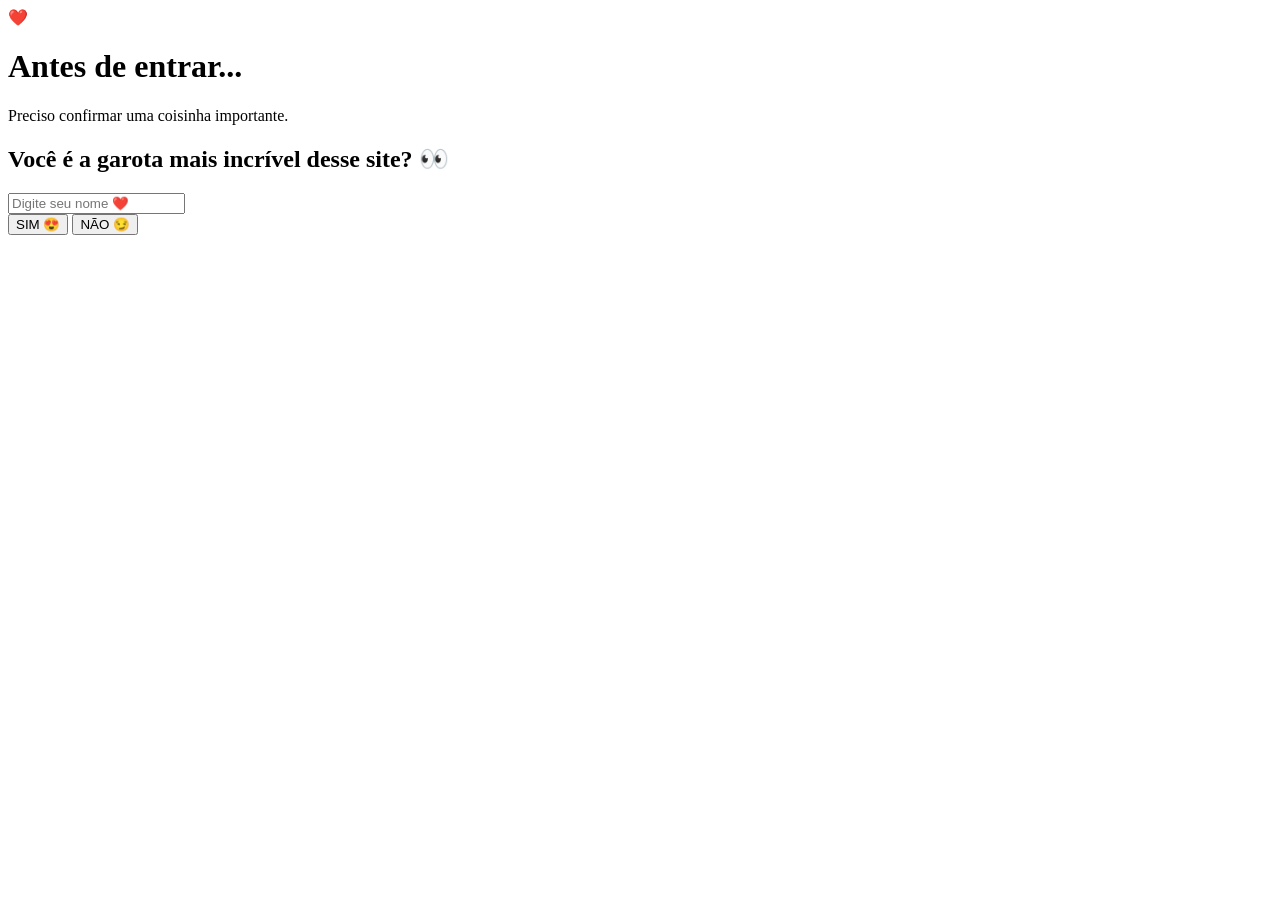
==== cadastro.html @ 370d75af "Create cadastro.html" ====
<!DOCTYPE html>
<html lang="pt-BR">
<head>
    <meta charset="UTF-8">
    <meta name="viewport" content="width=device-width, initial-scale=1.0">
    <title>Uma surpresa ❤️</title>
    <link rel="stylesheet" href="style.css">
</head>

<body class="center-page">

    <div class="hearts"></div>

    <main class="card entrance">
        <div class="heart">❤️</div>

        <h1>Antes de entrar...</h1>

        <p>Preciso confirmar uma coisinha importante.</p>

        <h2>Você é a garota mais incrível desse site? 👀</h2>

        <input
            type="text"
            id="nome"
            placeholder="Digite seu nome ❤️"
        >

        <div class="buttons">
            <button onclick="entrar()">SIM 😍</button>
            <button id="nao" onmouseover="fugir()">NÃO 😏</button>
        </div>

        <p id="mensagem"></p>
    </main>

    <script src="script.js"></script>

</body>
</html>
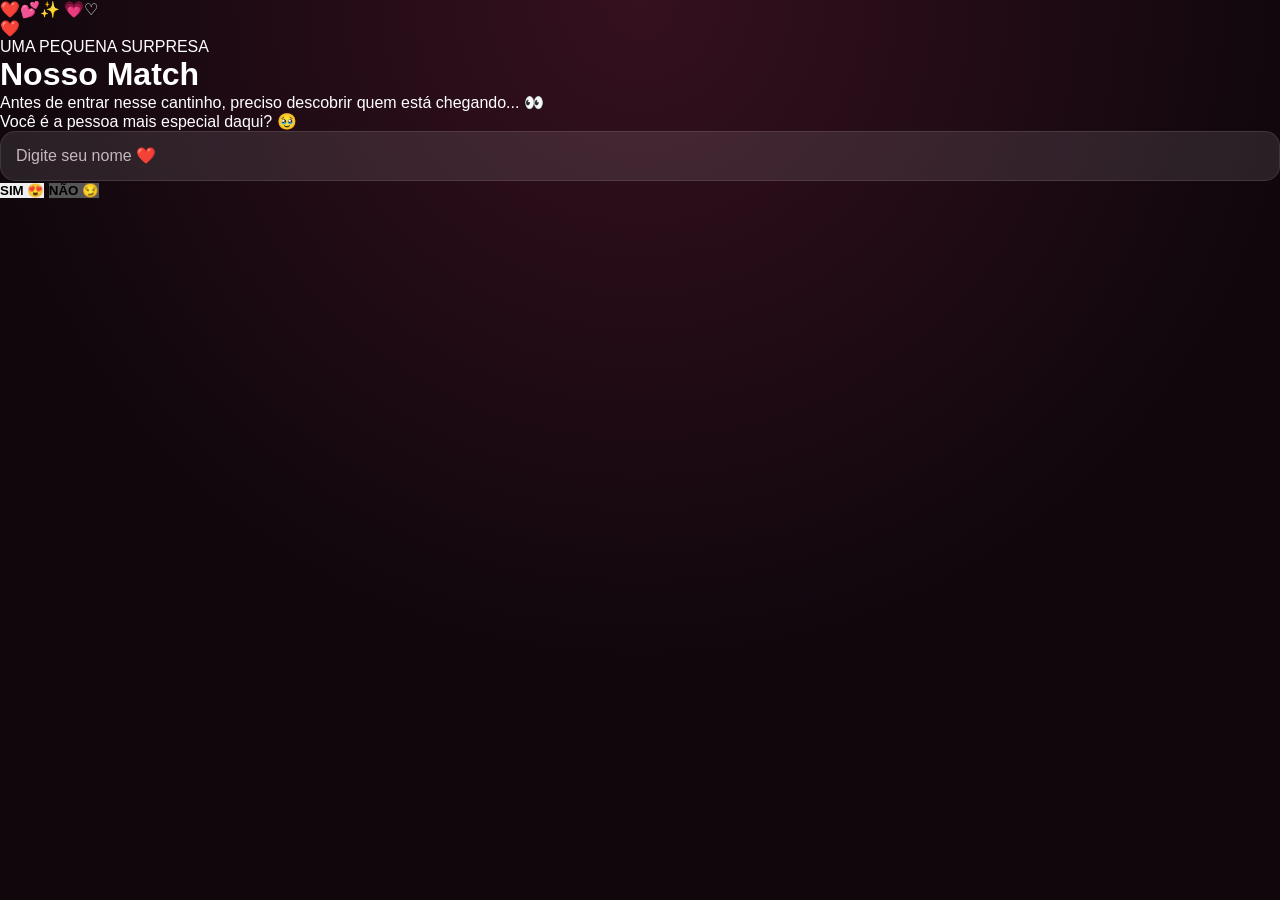
==== commit 239089cb: "Atualizar o cadastro.html" ====
--- a/cadastro.html
+++ b/cadastro.html
@@ -3,38 +3,56 @@
 <head>
     <meta charset="UTF-8">
     <meta name="viewport" content="width=device-width, initial-scale=1.0">
-    <title>Uma surpresa ❤️</title>
+    <title>Nosso Match ❤️</title>
     <link rel="stylesheet" href="style.css">
 </head>
+<body class="entry-body">
 
-<body class="center-page">
+    <div class="floating-hearts">
+        <span>❤️</span><span>💕</span><span>✨</span>
+        <span>💗</span><span>♡</span>
+    </div>
 
-    <div class="hearts"></div>
+    <main class="entry-card">
+        <div class="big-heart">❤️</div>
 
-    <main class="card entrance">
-        <div class="heart">❤️</div>
+        <p class="mini-title">UMA PEQUENA SURPRESA</p>
 
-        <h1>Antes de entrar...</h1>
+        <h1>Nosso Match</h1>
 
-        <p>Preciso confirmar uma coisinha importante.</p>
+        <p class="entry-text">
+            Antes de entrar nesse cantinho,
+            preciso descobrir quem está chegando... 👀
+        </p>
 
-        <h2>Você é a garota mais incrível desse site? 👀</h2>
+        <div class="question">
+            Você é a pessoa mais especial daqui? 🥹
+        </div>
 
         <input
             type="text"
             id="nome"
             placeholder="Digite seu nome ❤️"
+            autocomplete="off"
         >
 
-        <div class="buttons">
-            <button onclick="entrar()">SIM 😍</button>
-            <button id="nao" onmouseover="fugir()">NÃO 😏</button>
+        <div class="entry-buttons">
+            <button class="main-btn" onclick="entrar()">
+                SIM 😍
+            </button>
+
+            <button
+                class="no-btn"
+                id="nao"
+                onmouseover="fugir()"
+                onclick="fugir()">
+                NÃO 😏
+            </button>
         </div>
 
         <p id="mensagem"></p>
     </main>
 
     <script src="script.js"></script>
-
 </body>
-</html>
+</html>
--- a/style.css
+++ b/style.css
@@ -0,0 +1,397 @@
+* {
+    box-sizing: border-box;
+    margin: 0;
+    padding: 0;
+}
+
+:root {
+    --pink: #ff4f81;
+    --pink-dark: #d9275d;
+    --bg: #10070d;
+    --card: rgba(255,255,255,0.08);
+    --text: #fff;
+    --muted: #d7c8ce;
+}
+
+body {
+    font-family: Arial, Helvetica, sans-serif;
+    background:
+        radial-gradient(circle at top, #35101f, #10070d 60%);
+    color: var(--text);
+    min-height: 100vh;
+}
+
+a {
+    text-decoration: none;
+    color: inherit;
+}
+
+/* HEADER */
+
+header {
+    width: 100%;
+    padding: 18px 6%;
+    display: flex;
+    justify-content: space-between;
+    align-items: center;
+    gap: 20px;
+    border-bottom: 1px solid rgba(255,255,255,.08);
+    background: rgba(10,5,8,.7);
+    backdrop-filter: blur(12px);
+    position: sticky;
+    top: 0;
+    z-index: 10;
+}
+
+.logo {
+    font-weight: bold;
+    font-size: 18px;
+}
+
+nav {
+    display: flex;
+    gap: 18px;
+    flex-wrap: wrap;
+}
+
+nav a {
+    color: #e8dce1;
+    transition: .3s;
+}
+
+nav a:hover {
+    color: var(--pink);
+}
+
+/* ENTRADA */
+
+.center-page {
+    display: flex;
+    align-items: center;
+    justify-content: center;
+    padding: 20px;
+    overflow: hidden;
+}
+
+.card {
+    width: 100%;
+    max-width: 470px;
+    padding: 38px 25px;
+    background: rgba(255,255,255,.08);
+    border: 1px solid rgba(255,255,255,.12);
+    border-radius: 25px;
+    text-align: center;
+    box-shadow: 0 25px 80px rgba(0,0,0,.5);
+    backdrop-filter: blur(15px);
+}
+
+.heart {
+    font-size: 55px;
+    animation: pulse 1.5s infinite;
+}
+
+.card h1 {
+    margin: 15px 0 10px;
+}
+
+.card p {
+    color: var(--muted);
+    line-height: 1.6;
+}
+
+.card h2 {
+    font-size: 20px;
+    margin: 25px 0;
+}
+
+input,
+textarea {
+    width: 100%;
+    border: none;
+    outline: none;
+    border-radius: 15px;
+    padding: 15px;
+    background: rgba(255,255,255,.1);
+    color: white;
+    font-size: 16px;
+    border: 1px solid rgba(255,255,255,.1);
+}
+
+input::placeholder,
+textarea::placeholder {
+    color: #c6b7bd;
+}
+
+.buttons {
+    display: flex;
+    justify-content: center;
+    gap: 12px;
+    margin-top: 18px;
+}
+
+button {
+    border: none;
+    cursor: pointer;
+    font-weight: bold;
+}
+
+.buttons button {
+    background: var(--pink);
+    color: white;
+    padding: 13px 22px;
+    border-radius: 30px;
+    transition: .3s;
+}
+
+.buttons button:hover {
+    transform: scale(1.05);
+}
+
+#nao {
+    background: #555;
+}
+
+/* HOME */
+
+.home,
+.page {
+    width: 92%;
+    max-width: 1050px;
+    margin: auto;
+    padding: 55px 0;
+}
+
+.hero {
+    text-align: center;
+    max-width: 700px;
+    margin: auto;
+}
+
+.hero h1 {
+    font-size: clamp(38px, 8vw, 70px);
+    margin: 12px 0;
+}
+
+.hero p {
+    color: var(--muted);
+    font-size: 18px;
+    line-height: 1.7;
+    margin: 10px 0;
+}
+
+.small-heart {
+    font-size: 50px;
+    color: var(--pink);
+}
+
+.cards {
+    display: grid;
+    grid-template-columns: repeat(3, 1fr);
+    gap: 20px;
+    margin-top: 50px;
+}
+
+.menu-card {
+    background: var(--card);
+    border: 1px solid rgba(255,255,255,.1);
+    border-radius: 22px;
+    padding: 30px 22px;
+    transition: .3s;
+}
+
+.menu-card:hover {
+    transform: translateY(-8px);
+    border-color: var(--pink);
+}
+
+.menu-card span {
+    font-size: 40px;
+}
+
+.menu-card h2 {
+    margin: 15px 0 8px;
+}
+
+.menu-card p {
+    color: var(--muted);
+    line-height: 1.5;
+}
+
+.love-message {
+    text-align: center;
+    margin-top: 55px;
+    padding: 25px;
+    border-radius: 20px;
+    background: rgba(255,79,129,.08);
+    color: #ffdce6;
+}
+
+/* PÁGINAS */
+
+.page-title {
+    text-align: center;
+    max-width: 700px;
+    margin: auto;
+}
+
+.page-title span {
+    font-size: 55px;
+}
+
+.page-title h1 {
+    font-size: clamp(30px, 6vw, 50px);
+    margin: 15px 0;
+}
+
+.page-title p {
+    color: var(--muted);
+    line-height: 1.6;
+}
+
+.options {
+    max-width: 700px;
+    margin: 40px auto;
+    display: grid;
+    gap: 15px;
+}
+
+.option {
+    padding: 22px;
+    border-radius: 20px;
+    text-align: left;
+    color: white;
+    background: rgba(255,255,255,.07);
+    border: 1px solid rgba(255,255,255,.1);
+    transition: .3s;
+}
+
+.option:hover {
+    transform: scale(1.02);
+    border-color: var(--pink);
+    background: rgba(255,79,129,.1);
+}
+
+.option span {
+    font-size: 32px;
+    float: left;
+    margin-right: 18px;
+}
+
+.option strong {
+    display: block;
+    font-size: 18px;
+    margin-bottom: 6px;
+}
+
+.option small {
+    color: #cbbbc1;
+}
+
+.result {
+    text-align: center;
+    max-width: 600px;
+    margin: 25px auto;
+    padding: 20px;
+    border-radius: 18px;
+    background: rgba(255,79,129,.12);
+    color: #ffe5ec;
+    min-height: 20px;
+}
+
+.back {
+    display: block;
+    width: fit-content;
+    margin: 30px auto;
+    color: #ff8fab;
+}
+
+/* CONTATO */
+
+.message-box {
+    max-width: 650px;
+    margin: 40px auto;
+}
+
+textarea {
+    height: 200px;
+    resize: vertical;
+    margin-bottom: 15px;
+}
+
+.send {
+    width: 100%;
+    padding: 16px;
+    border-radius: 15px;
+    background: var(--pink);
+    color: white;
+    font-size: 16px;
+    transition: .3s;
+}
+
+.send:hover {
+    background: var(--pink-dark);
+    transform: translateY(-2px);
+}
+
+.secret {
+    max-width: 600px;
+    margin: 40px auto;
+    padding: 25px;
+    text-align: center;
+    border-radius: 20px;
+    background: rgba(255,255,255,.05);
+    color: #d9c9cf;
+}
+
+/* FOOTER */
+
+footer {
+    text-align: center;
+    padding: 30px;
+    color: #a9979e;
+}
+
+/* ANIMAÇÃO */
+
+@keyframes pulse {
+    0%, 100% {
+        transform: scale(1);
+    }
+
+    50% {
+        transform: scale(1.15);
+    }
+}
+
+/* CELULAR */
+
+@media (max-width: 700px) {
+
+    header {
+        flex-direction: column;
+        padding: 15px;
+    }
+
+    nav {
+        justify-content: center;
+        gap: 10px;
+        font-size: 13px;
+    }
+
+    .cards {
+        grid-template-columns: 1fr;
+    }
+
+    .home,
+    .page {
+        padding: 35px 0;
+    }
+
+    .buttons {
+        flex-direction: column;
+    }
+
+    .buttons button {
+        width: 100%;
+    }
+}
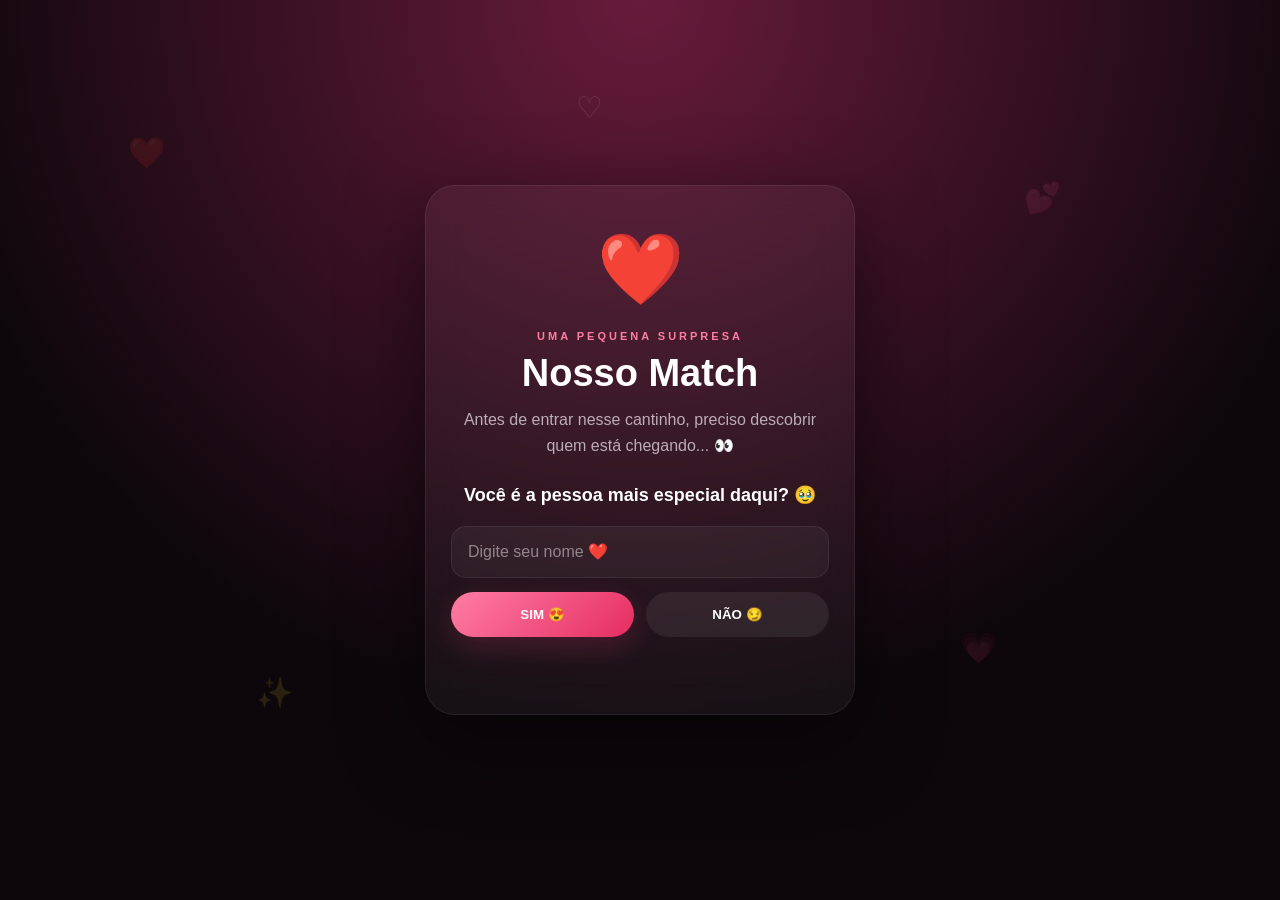
==== commit a01d8aec: "Atualizar o cadastro.html" ====
--- a/cadastro.html
+++ b/cadastro.html
@@ -6,14 +6,19 @@
     <title>Nosso Match ❤️</title>
     <link rel="stylesheet" href="style.css">
 </head>
+
 <body class="entry-body">
 
     <div class="floating-hearts">
-        <span>❤️</span><span>💕</span><span>✨</span>
-        <span>💗</span><span>♡</span>
+        <span>❤️</span>
+        <span>💕</span>
+        <span>✨</span>
+        <span>💗</span>
+        <span>♡</span>
     </div>
 
     <main class="entry-card">
+
         <div class="big-heart">❤️</div>
 
         <p class="mini-title">UMA PEQUENA SURPRESA</p>
@@ -37,6 +42,7 @@
         >
 
         <div class="entry-buttons">
+
             <button class="main-btn" onclick="entrar()">
                 SIM 😍
             </button>
@@ -48,11 +54,14 @@
                 onclick="fugir()">
                 NÃO 😏
             </button>
+
         </div>
 
         <p id="mensagem"></p>
+
     </main>
 
     <script src="script.js"></script>
+
 </body>
 </html>
--- a/style.css
+++ b/style.css
@@ -1,397 +1,799 @@
 * {
-    box-sizing: border-box;
     margin: 0;
     padding: 0;
+    box-sizing: border-box;
 }
 
 :root {
-    --pink: #ff4f81;
-    --pink-dark: #d9275d;
-    --bg: #10070d;
-    --card: rgba(255,255,255,0.08);
-    --text: #fff;
-    --muted: #d7c8ce;
+    --pink: #ff477e;
+    --pink-light: #ff7da4;
+    --pink-dark: #e52d62;
+    --background: #0d070b;
+    --card: #ffffff0b;
+    --border: #ffffff12;
+    --text: #ffffff;
+    --muted: #bcaeb5;
+}
+
+html {
+    scroll-behavior: smooth;
 }
 
 body {
     font-family: Arial, Helvetica, sans-serif;
+    color: var(--text);
     background:
-        radial-gradient(circle at top, #35101f, #10070d 60%);
-    color: var(--text);
+        radial-gradient(
+            circle at top,
+            #481329 0%,
+            #180b11 35%,
+            #0d070b 75%
+        );
     min-height: 100vh;
 }
 
 a {
+    color: inherit;
     text-decoration: none;
-    color: inherit;
-}
-
-/* HEADER */
-
-header {
+}
+
+button {
+    font-family: inherit;
+    cursor: pointer;
+}
+
+
+/* =========================
+   ENTRADA
+========================= */
+
+.entry-body {
+    min-height: 100vh;
+    display: flex;
+    align-items: center;
+    justify-content: center;
+    padding: 25px;
+    overflow: hidden;
+    background:
+        radial-gradient(
+            circle at top,
+            #681b3c,
+            #0d070b 65%
+        );
+}
+
+.entry-card {
+    position: relative;
     width: 100%;
-    padding: 18px 6%;
-    display: flex;
-    justify-content: space-between;
-    align-items: center;
-    gap: 20px;
-    border-bottom: 1px solid rgba(255,255,255,.08);
-    background: rgba(10,5,8,.7);
-    backdrop-filter: blur(12px);
+    max-width: 430px;
+    padding: 42px 25px;
+    text-align: center;
+    border: 1px solid var(--border);
+    border-radius: 30px;
+    background: #ffffff0b;
+    backdrop-filter: blur(18px);
+    box-shadow: 0 25px 80px #00000090;
+    z-index: 2;
+}
+
+.big-heart {
+    font-size: 70px;
+    animation: pulse 1.5s infinite;
+}
+
+@keyframes pulse {
+
+    0%, 100% {
+        transform: scale(1);
+    }
+
+    50% {
+        transform: scale(1.12);
+    }
+}
+
+.mini-title {
+    margin-top: 20px;
+    color: var(--pink-light);
+    font-size: 11px;
+    font-weight: bold;
+    letter-spacing: 3px;
+}
+
+.entry-card h1 {
+    margin-top: 10px;
+    font-size: 38px;
+}
+
+.entry-text {
+    margin-top: 12px;
+    color: var(--muted);
+    line-height: 1.6;
+}
+
+.question {
+    margin-top: 25px;
+    font-size: 18px;
+    font-weight: bold;
+}
+
+.entry-card input {
+    width: 100%;
+    margin-top: 20px;
+    padding: 16px;
+    border: 1px solid var(--border);
+    border-radius: 15px;
+    outline: none;
+    background: #ffffff0b;
+    color: white;
+    font-size: 16px;
+}
+
+.entry-card input::placeholder {
+    color: #95858c;
+}
+
+.entry-buttons {
+    display: flex;
+    gap: 12px;
+    margin-top: 14px;
+}
+
+.main-btn,
+.no-btn {
+    flex: 1;
+    padding: 15px;
+    border: 0;
+    border-radius: 30px;
+    font-weight: bold;
+    transition: .25s;
+}
+
+.main-btn {
+    color: white;
+    background: linear-gradient(
+        135deg,
+        var(--pink-light),
+        var(--pink-dark)
+    );
+    box-shadow: 0 10px 30px #ff477e30;
+}
+
+.no-btn {
+    color: white;
+    background: #ffffff12;
+}
+
+.main-btn:hover {
+    transform: translateY(-2px) scale(1.02);
+}
+
+#mensagem {
+    min-height: 20px;
+    margin-top: 15px;
+    color: var(--pink-light);
+}
+
+.floating-hearts span {
+    position: fixed;
+    opacity: .12;
+    font-size: 30px;
+    animation: float 8s infinite ease-in-out;
+}
+
+.floating-hearts span:nth-child(1) {
+    left: 10%;
+    top: 15%;
+}
+
+.floating-hearts span:nth-child(2) {
+    left: 80%;
+    top: 20%;
+    animation-delay: 2s;
+}
+
+.floating-hearts span:nth-child(3) {
+    left: 20%;
+    top: 75%;
+    animation-delay: 4s;
+}
+
+.floating-hearts span:nth-child(4) {
+    left: 75%;
+    top: 70%;
+    animation-delay: 1s;
+}
+
+.floating-hearts span:nth-child(5) {
+    left: 45%;
+    top: 10%;
+    animation-delay: 3s;
+}
+
+@keyframes float {
+
+    50% {
+        transform: translateY(-30px) rotate(12deg);
+    }
+}
+
+
+/* =========================
+   CABEÇALHO
+========================= */
+
+.header {
     position: sticky;
     top: 0;
-    z-index: 10;
+    z-index: 50;
+    height: 70px;
+    padding: 0 20px;
+    display: flex;
+    justify-content: space-between;
+    align-items: center;
+    border-bottom: 1px solid var(--border);
+    background: #11090edd;
+    backdrop-filter: blur(18px);
 }
 
 .logo {
+    font-size: 20px;
     font-weight: bold;
+}
+
+.logo span {
+    color: var(--pink);
+}
+
+.header-heart {
+    width: 43px;
+    height: 43px;
+    border: 1px solid var(--border);
+    border-radius: 50%;
+    color: white;
+    background: #ffffff0b;
+    font-size: 19px;
+    transition: .2s;
+}
+
+.header-heart:hover {
+    transform: scale(1.08);
+}
+
+
+/* =========================
+   HOME
+========================= */
+
+.home {
+    width: 92%;
+    max-width: 600px;
+    margin: auto;
+    padding: 30px 0 110px;
+}
+
+.welcome {
+    margin-bottom: 25px;
+}
+
+.small-text {
+    color: var(--pink-light);
+    font-size: 11px;
+    font-weight: bold;
+    letter-spacing: 2px;
+}
+
+.welcome h1 {
+    margin-top: 7px;
+    font-size: 34px;
+}
+
+.welcome h1 span {
+    color: var(--pink-light);
+}
+
+.welcome > p:last-child {
+    margin-top: 8px;
+    color: var(--muted);
+    line-height: 1.5;
+}
+
+
+/* =========================
+   CARD PRINCIPAL
+========================= */
+
+.match-card {
+    height: 470px;
+    position: relative;
+    overflow: hidden;
+    border-radius: 30px;
+    border: 1px solid #ffffff12;
+    background:
+        radial-gradient(
+            circle at 50% 30%,
+            #8b244d,
+            #2a0d1b 65%,
+            #150910
+        );
+    box-shadow: 0 25px 70px #00000080;
+}
+
+.card-gradient {
+    position: absolute;
+    inset: 0;
+    display: flex;
+    flex-direction: column;
+    justify-content: flex-end;
+    padding: 25px;
+    background:
+        linear-gradient(
+            to bottom,
+            transparent 20%,
+            #000000dd 100%
+        );
+}
+
+.card-emoji {
+    flex: 1;
+    display: flex;
+    align-items: center;
+    justify-content: center;
+    font-size: 110px;
+}
+
+.card-info h2 {
+    margin-top: 10px;
+    font-size: 32px;
+}
+
+.card-info p {
+    margin-top: 6px;
+    color: #ddd;
+    line-height: 1.5;
+}
+
+.match-badge {
+    display: inline-block;
+    padding: 7px 11px;
+    border-radius: 20px;
+    color: #ffd9e4;
+    background: #ffffff15;
+    font-size: 11px;
+    font-weight: bold;
+}
+
+
+/* =========================
+   BOTÕES MATCH
+========================= */
+
+.match-buttons {
+    display: flex;
+    justify-content: center;
+    gap: 18px;
+    margin: 25px 0 30px;
+}
+
+.circle-button {
+    width: 62px;
+    height: 62px;
+    border: 1px solid var(--border);
+    border-radius: 50%;
+    background: #ffffff0a;
+    font-size: 24px;
+    transition: .2s;
+}
+
+.circle-button:hover {
+    transform: scale(1.1);
+}
+
+.dislike {
+    color: #ff6d6d;
+}
+
+.star {
+    color: #62c9ff;
+}
+
+.like {
+    color: var(--pink);
+}
+
+
+/* =========================
+   CARDS RÁPIDOS
+========================= */
+
+.quick-options {
+    display: grid;
+    gap: 12px;
+}
+
+.quick-card {
+    display: flex;
+    align-items: center;
+    gap: 15px;
+    padding: 18px;
+    border: 1px solid var(--border);
+    border-radius: 20px;
+    background: #ffffff08;
+    transition: .25s;
+}
+
+.quick-card:hover {
+    transform: translateY(-3px);
+    border-color: #ff477e55;
+    background: #ff477e0d;
+}
+
+.quick-icon {
+    width: 52px;
+    height: 52px;
+    display: flex;
+    align-items: center;
+    justify-content: center;
+    flex-shrink: 0;
+    border-radius: 16px;
+    background: #ff477e12;
+    font-size: 25px;
+}
+
+.quick-card div:nth-child(2) {
+    flex: 1;
+}
+
+.quick-card strong {
+    display: block;
+    font-size: 16px;
+}
+
+.quick-card small {
+    display: block;
+    margin-top: 5px;
+    color: var(--muted);
+}
+
+.quick-card b {
+    color: #88777f;
+    font-size: 25px;
+}
+
+
+/* =========================
+   PÁGINAS
+========================= */
+
+.page {
+    width: 92%;
+    max-width: 600px;
+    margin: auto;
+    padding: 40px 0 110px;
+}
+
+.page-title {
+    text-align: center;
+    margin-bottom: 30px;
+}
+
+.page-emoji {
+    font-size: 58px;
+    margin-bottom: 15px;
+}
+
+.page-title h1 {
+    margin: 10px 0;
+    font-size: 31px;
+}
+
+.page-title > p:last-child {
+    color: var(--muted);
+    line-height: 1.6;
+}
+
+
+/* =========================
+   ESCOLHAS
+========================= */
+
+.choices {
+    display: grid;
+    gap: 13px;
+}
+
+.choice {
+    width: 100%;
+    display: flex;
+    align-items: center;
+    gap: 15px;
+    padding: 18px;
+    text-align: left;
+    border: 1px solid var(--border);
+    border-radius: 22px;
+    color: white;
+    background: #ffffff08;
+    transition: .25s;
+}
+
+.choice:hover {
+    transform: translateY(-3px);
+    border-color: #ff477e66;
+    background: #ff477e12;
+}
+
+.choice:active {
+    transform: scale(.98);
+}
+
+.choice-icon {
+    width: 55px;
+    height: 55px;
+    display: flex;
+    align-items: center;
+    justify-content: center;
+    flex-shrink: 0;
+    border-radius: 17px;
+    background: #ff477e12;
+    font-size: 27px;
+}
+
+.choice-text {
+    flex: 1;
+}
+
+.choice-text strong {
+    display: block;
     font-size: 18px;
 }
 
-nav {
-    display: flex;
-    gap: 18px;
-    flex-wrap: wrap;
-}
-
-nav a {
-    color: #e8dce1;
-    transition: .3s;
-}
-
-nav a:hover {
+.choice-text small {
+    display: block;
+    margin-top: 5px;
+    color: var(--muted);
+    line-height: 1.4;
+}
+
+.arrow {
+    color: #8e7d85;
+    font-size: 28px;
+}
+
+
+/* =========================
+   RESULTADO
+========================= */
+
+.result {
+    display: none;
+    margin-top: 20px;
+    padding: 20px;
+    text-align: center;
+    border: 1px solid #ff477e44;
+    border-radius: 20px;
+    color: #ffe5ed;
+    background: #ff477e12;
+    line-height: 1.6;
+}
+
+.result.show {
+    display: block;
+}
+
+
+/* =========================
+   CONTATO
+========================= */
+
+.message-box {
+    padding: 20px;
+    border: 1px solid var(--border);
+    border-radius: 25px;
+    background: #ffffff08;
+}
+
+textarea {
+    width: 100%;
+    height: 190px;
+    resize: none;
+    padding: 16px;
+    border: 1px solid var(--border);
+    border-radius: 17px;
+    outline: none;
+    color: white;
+    background: #00000025;
+    line-height: 1.5;
+}
+
+textarea::placeholder {
+    color: #96868e;
+}
+
+.whatsapp-button {
+    width: 100%;
+    margin-top: 12px;
+    padding: 16px;
+    border: 0;
+    border-radius: 18px;
+    color: white;
+    background: linear-gradient(
+        135deg,
+        #25d366,
+        #128c7e
+    );
+    font-weight: bold;
+    transition: .2s;
+}
+
+.whatsapp-button:hover {
+    transform: translateY(-2px);
+}
+
+.notice {
+    min-height: 20px;
+    margin-top: 12px;
+    text-align: center;
+    color: var(--pink-light);
+}
+
+.secret-message {
+    margin-top: 25px;
+    padding: 25px;
+    text-align: center;
+    border: 1px solid #ff477e15;
+    border-radius: 23px;
+    background: #ff477e08;
+}
+
+.secret-message > div {
+    font-size: 35px;
+}
+
+.secret-message h3 {
+    margin: 10px 0;
+}
+
+.secret-message p {
+    color: var(--muted);
+    line-height: 1.6;
+}
+
+
+/* =========================
+   VOLTAR
+========================= */
+
+.back-button {
+    display: block;
+    width: max-content;
+    margin: 30px auto 0;
+    padding: 12px 18px;
+    border-radius: 20px;
+    color: var(--pink-light);
+    background: #ffffff08;
+}
+
+
+/* =========================
+   MENU INFERIOR
+========================= */
+
+.bottom-nav {
+    position: fixed;
+    z-index: 60;
+    left: 0;
+    right: 0;
+    bottom: 0;
+    height: 76px;
+    display: flex;
+    justify-content: space-around;
+    align-items: center;
+    border-top: 1px solid var(--border);
+    background: #120a0fee;
+    backdrop-filter: blur(18px);
+}
+
+.nav-item {
+    min-width: 65px;
+    text-align: center;
+    color: #897a81;
+    font-size: 21px;
+    transition: .2s;
+}
+
+.nav-item span {
+    display: block;
+    margin-top: 4px;
+    font-size: 10px;
+}
+
+.nav-item.active {
     color: var(--pink);
 }
 
-/* ENTRADA */
-
-.center-page {
-    display: flex;
+
+/* =========================
+   MODAL
+========================= */
+
+.modal {
+    position: fixed;
+    z-index: 100;
+    inset: 0;
+    display: none;
     align-items: center;
     justify-content: center;
     padding: 20px;
-    overflow: hidden;
-}
-
-.card {
+    background: #000000c9;
+}
+
+.modal.show {
+    display: flex;
+}
+
+.modal-box {
     width: 100%;
-    max-width: 470px;
-    padding: 38px 25px;
-    background: rgba(255,255,255,.08);
-    border: 1px solid rgba(255,255,255,.12);
-    border-radius: 25px;
+    max-width: 380px;
+    padding: 30px;
     text-align: center;
-    box-shadow: 0 25px 80px rgba(0,0,0,.5);
-    backdrop-filter: blur(15px);
-}
-
-.heart {
-    font-size: 55px;
+    border: 1px solid var(--border);
+    border-radius: 27px;
+    background: #1c0e16;
+    box-shadow: 0 25px 70px #000;
+}
+
+.modal-heart {
+    font-size: 60px;
     animation: pulse 1.5s infinite;
 }
 
-.card h1 {
-    margin: 15px 0 10px;
-}
-
-.card p {
+.modal-box h2 {
+    margin: 12px 0;
+}
+
+.modal-box p {
     color: var(--muted);
     line-height: 1.6;
 }
 
-.card h2 {
-    font-size: 20px;
-    margin: 25px 0;
-}
-
-input,
-textarea {
-    width: 100%;
-    border: none;
-    outline: none;
-    border-radius: 15px;
-    padding: 15px;
-    background: rgba(255,255,255,.1);
+.modal-box button {
+    margin-top: 20px;
+    padding: 13px 25px;
+    border-radius: 25px;
     color: white;
-    font-size: 16px;
-    border: 1px solid rgba(255,255,255,.1);
-}
-
-input::placeholder,
-textarea::placeholder {
-    color: #c6b7bd;
-}
-
-.buttons {
-    display: flex;
-    justify-content: center;
-    gap: 12px;
-    margin-top: 18px;
-}
-
-button {
-    border: none;
-    cursor: pointer;
+    background: var(--pink);
     font-weight: bold;
 }
 
-.buttons button {
-    background: var(--pink);
-    color: white;
-    padding: 13px 22px;
-    border-radius: 30px;
-    transition: .3s;
-}
-
-.buttons button:hover {
-    transform: scale(1.05);
-}
-
-#nao {
-    background: #555;
-}
-
-/* HOME */
-
-.home,
-.page {
-    width: 92%;
-    max-width: 1050px;
-    margin: auto;
-    padding: 55px 0;
-}
-
-.hero {
-    text-align: center;
-    max-width: 700px;
-    margin: auto;
-}
-
-.hero h1 {
-    font-size: clamp(38px, 8vw, 70px);
-    margin: 12px 0;
-}
-
-.hero p {
-    color: var(--muted);
-    font-size: 18px;
-    line-height: 1.7;
-    margin: 10px 0;
-}
-
-.small-heart {
-    font-size: 50px;
-    color: var(--pink);
-}
-
-.cards {
-    display: grid;
-    grid-template-columns: repeat(3, 1fr);
-    gap: 20px;
-    margin-top: 50px;
-}
-
-.menu-card {
-    background: var(--card);
-    border: 1px solid rgba(255,255,255,.1);
-    border-radius: 22px;
-    padding: 30px 22px;
-    transition: .3s;
-}
-
-.menu-card:hover {
-    transform: translateY(-8px);
-    border-color: var(--pink);
-}
-
-.menu-card span {
-    font-size: 40px;
-}
-
-.menu-card h2 {
-    margin: 15px 0 8px;
-}
-
-.menu-card p {
-    color: var(--muted);
-    line-height: 1.5;
-}
-
-.love-message {
-    text-align: center;
-    margin-top: 55px;
-    padding: 25px;
-    border-radius: 20px;
-    background: rgba(255,79,129,.08);
-    color: #ffdce6;
-}
-
-/* PÁGINAS */
-
-.page-title {
-    text-align: center;
-    max-width: 700px;
-    margin: auto;
-}
-
-.page-title span {
-    font-size: 55px;
-}
-
-.page-title h1 {
-    font-size: clamp(30px, 6vw, 50px);
-    margin: 15px 0;
-}
-
-.page-title p {
-    color: var(--muted);
-    line-height: 1.6;
-}
-
-.options {
-    max-width: 700px;
-    margin: 40px auto;
-    display: grid;
-    gap: 15px;
-}
-
-.option {
-    padding: 22px;
-    border-radius: 20px;
-    text-align: left;
-    color: white;
-    background: rgba(255,255,255,.07);
-    border: 1px solid rgba(255,255,255,.1);
-    transition: .3s;
-}
-
-.option:hover {
-    transform: scale(1.02);
-    border-color: var(--pink);
-    background: rgba(255,79,129,.1);
-}
-
-.option span {
-    font-size: 32px;
-    float: left;
-    margin-right: 18px;
-}
-
-.option strong {
-    display: block;
-    font-size: 18px;
-    margin-bottom: 6px;
-}
-
-.option small {
-    color: #cbbbc1;
-}
-
-.result {
-    text-align: center;
-    max-width: 600px;
-    margin: 25px auto;
-    padding: 20px;
-    border-radius: 18px;
-    background: rgba(255,79,129,.12);
-    color: #ffe5ec;
-    min-height: 20px;
-}
-
-.back {
-    display: block;
-    width: fit-content;
-    margin: 30px auto;
-    color: #ff8fab;
-}
-
-/* CONTATO */
-
-.message-box {
-    max-width: 650px;
-    margin: 40px auto;
-}
-
-textarea {
-    height: 200px;
-    resize: vertical;
-    margin-bottom: 15px;
-}
-
-.send {
-    width: 100%;
-    padding: 16px;
-    border-radius: 15px;
-    background: var(--pink);
-    color: white;
-    font-size: 16px;
-    transition: .3s;
-}
-
-.send:hover {
-    background: var(--pink-dark);
-    transform: translateY(-2px);
-}
-
-.secret {
-    max-width: 600px;
-    margin: 40px auto;
-    padding: 25px;
-    text-align: center;
-    border-radius: 20px;
-    background: rgba(255,255,255,.05);
-    color: #d9c9cf;
-}
-
-/* FOOTER */
-
-footer {
-    text-align: center;
-    padding: 30px;
-    color: #a9979e;
-}
-
-/* ANIMAÇÃO */
-
-@keyframes pulse {
-    0%, 100% {
-        transform: scale(1);
-    }
-
-    50% {
-        transform: scale(1.15);
-    }
-}
-
-/* CELULAR */
-
-@media (max-width: 700px) {
-
-    header {
-        flex-direction: column;
-        padding: 15px;
-    }
-
-    nav {
-        justify-content: center;
-        gap: 10px;
-        font-size: 13px;
-    }
-
-    .cards {
-        grid-template-columns: 1fr;
-    }
-
-    .home,
-    .page {
-        padding: 35px 0;
-    }
-
-    .buttons {
-        flex-direction: column;
-    }
-
-    .buttons button {
-        width: 100%;
-    }
-}
+
+/* =========================
+   CELULAR
+========================= */
+
+@media (max-width: 500px) {
+
+    .entry-card {
+        padding: 35px 20px;
+    }
+
+    .entry-card h1 {
+        font-size: 33px;
+    }
+
+    .match-card {
+        height: 430px;
+    }
+
+    .card-emoji {
+        font-size: 90px;
+    }
+
+    .welcome h1 {
+        font-size: 29px;
+    }
+
+    .page-title h1 {
+        font-size: 28px;
+    }
+
+}
